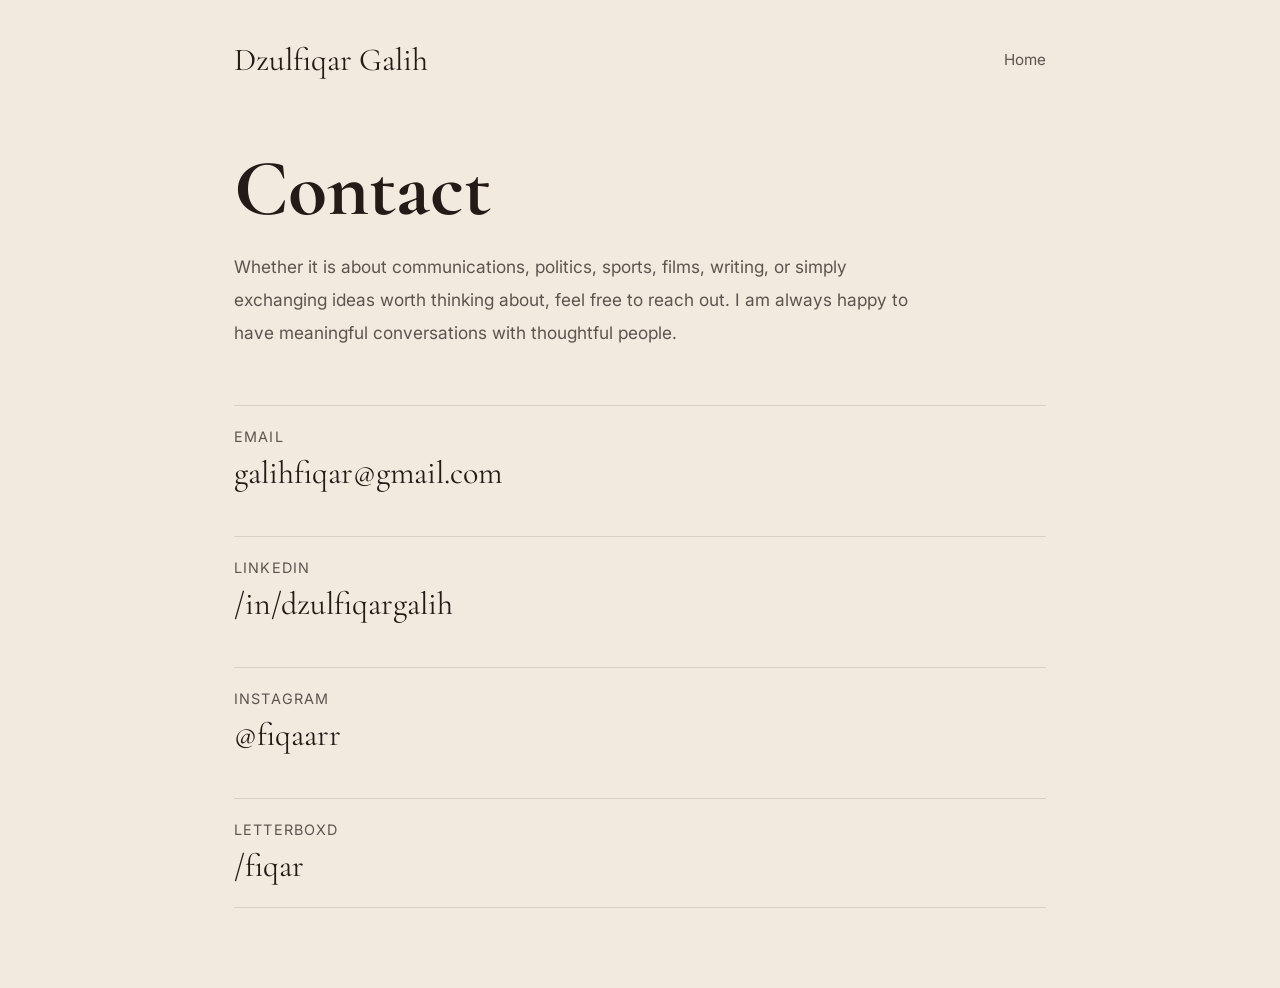
==== contact.html @ 06039a42 "Add contact page and project page" ====
<!doctype html>
<html lang="en">

<head>
  <meta charset="UTF-8" />
  <meta name="viewport" content="width=device-width, initial-scale=1.0" />

  <title>Contact — Dzulfiqar Galih</title>

  <link rel="preconnect" href="https://fonts.googleapis.com">
  <link rel="preconnect" href="https://fonts.gstatic.com" crossorigin>

  <link href="https://fonts.googleapis.com/css2?family=Cormorant+Garamond:wght@400;500;600&family=Inter:wght@400;500;600&display=swap" rel="stylesheet">

  <style>

    :root {
      --bg: #f3eadf;
      --text: #231b17;
      --muted: rgba(35, 27, 23, 0.72);
      --line: rgba(35, 27, 23, 0.12);
    }

    * {
      box-sizing: border-box;
    }

    body {
      margin: 0;
      background: var(--bg);
      color: var(--text);

      font-family: "Inter", sans-serif;
      -webkit-font-smoothing: antialiased;
      text-rendering: optimizeLegibility;
    }

    a {
      color: inherit;
      text-decoration: none;
    }

    .page {
      max-width: 860px;
      margin: 0 auto;
      padding: 40px 24px 80px;
    }

    .topbar {
      display: flex;
      justify-content: space-between;
      align-items: center;

      margin-bottom: 72px;
    }

    .brand {
      font-family: "Cormorant Garamond", serif;
      font-size: 2rem;
    }

    .back {
      font-size: 0.95rem;
      color: var(--muted);
    }

    .heading {
      font-family: "Cormorant Garamond", serif;
      font-size: clamp(3rem, 8vw, 5rem);
      line-height: 0.95;

      margin: 0 0 24px;
    }

    .intro {
      max-width: 680px;

      font-size: 1.08rem;
      line-height: 1.9;
      color: var(--muted);

      margin-bottom: 56px;
    }

    .contact-list {
      display: flex;
      flex-direction: column;
      gap: 22px;
    }

    .contact-item {
      padding: 22px 0;
      border-top: 1px solid var(--line);
    }

    .contact-item:last-child {
      border-bottom: 1px solid var(--line);
    }

    .label {
      font-size: 0.9rem;
      letter-spacing: 0.08em;
      text-transform: uppercase;
      color: var(--muted);

      margin-bottom: 8px;
    }

    .value {
      font-family: "Cormorant Garamond", serif;
      font-size: 2rem;
    }

    .value a:hover {
      opacity: 0.55;
    }

    @media (max-width: 700px) {

      .page {
        padding: 28px 18px 60px;
      }

      .topbar {
        margin-bottom: 48px;
      }

      .value {
        font-size: 1.6rem;
      }

    }

  </style>
</head>

<body>

  <main class="page">

    <div class="topbar">

      <div class="brand">
        Dzulfiqar Galih
      </div>

      <a class="back" href="index.html">
        Home
      </a>

    </div>

    <h1 class="heading">
      Contact
    </h1>

    <p class="intro">
      Whether it is about communications, politics, sports, films, writing, or simply exchanging ideas worth thinking about, feel free to reach out. I am always happy to have meaningful conversations with thoughtful people.
    </p>

    <div class="contact-list">

      <div class="contact-item">

        <div class="label">
          Email
        </div>

        <div class="value">
          <a href="mailto:galihfiqar@gmail.com">
            galihfiqar@gmail.com
          </a>
        </div>

      </div>

      <div class="contact-item">

        <div class="label">
          LinkedIn
        </div>

        <div class="value">
          <a href="https://www.linkedin.com/in/dzulfiqargalih/" target="_blank">
            /in/dzulfiqargalih
          </a>
        </div>

      </div>

      <div class="contact-item">

        <div class="label">
          Instagram
        </div>

        <div class="value">
          <a href="https://instagram.com/fiqaarr" target="_blank">
            @fiqaarr
          </a>
        </div>

      </div>

      <div class="contact-item">

        <div class="label">
          Letterboxd
        </div>

        <div class="value">
          <a href="https://letterboxd.com/fiqar" target="_blank">
            /fiqar
          </a>
        </div>

      </div>

    </div>

  </main>

</body>
</html>
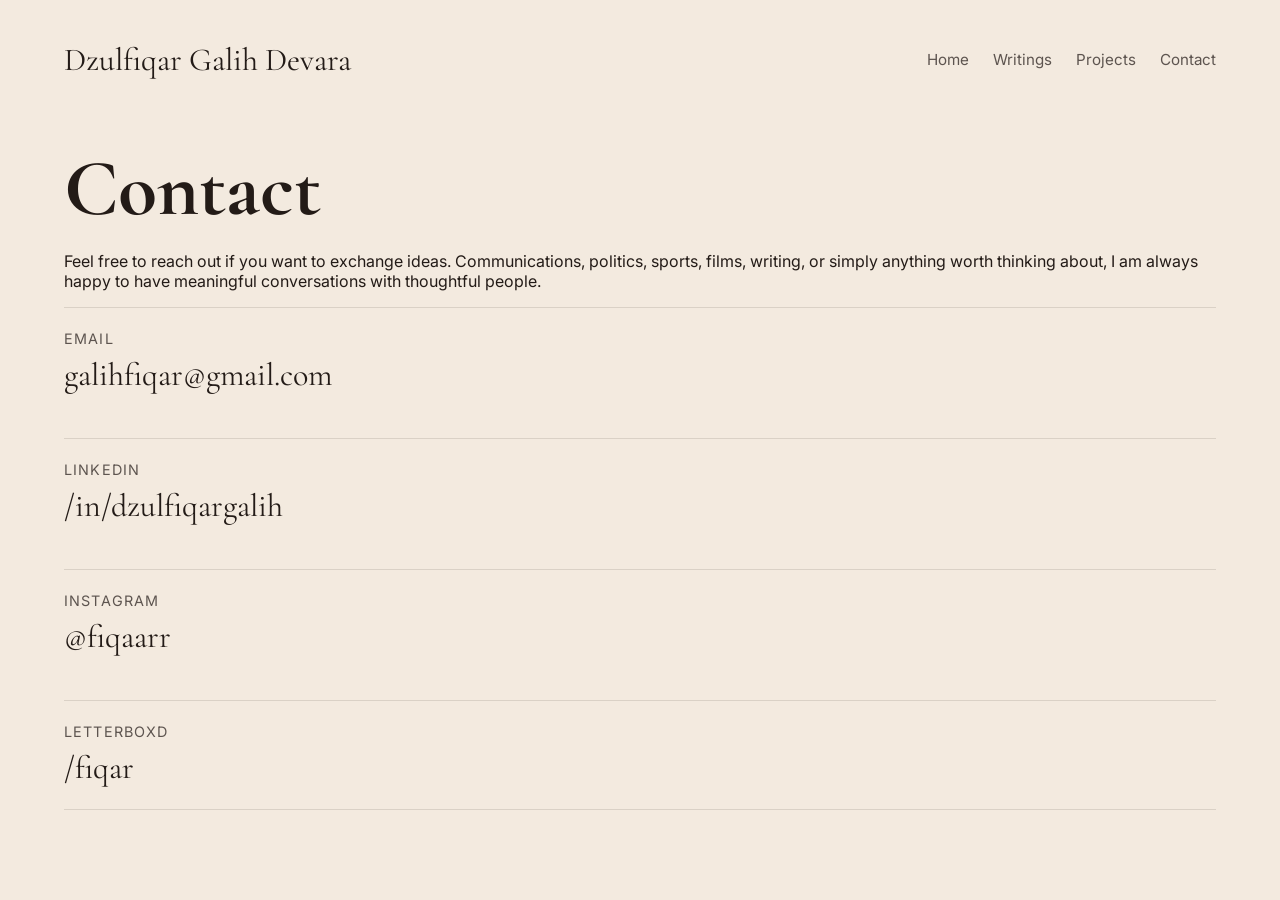
==== commit 0d18e9c6: "feat: did a lot bro" ====
--- a/contact.html
+++ b/contact.html
@@ -5,157 +5,28 @@
   <meta charset="UTF-8" />
   <meta name="viewport" content="width=device-width, initial-scale=1.0" />
 
-  <title>Contact — Dzulfiqar Galih</title>
+  <title>Contact — Dzulfiqar Galih Devara</title>
 
   <link rel="preconnect" href="https://fonts.googleapis.com">
   <link rel="preconnect" href="https://fonts.gstatic.com" crossorigin>
 
   <link href="https://fonts.googleapis.com/css2?family=Cormorant+Garamond:wght@400;500;600&family=Inter:wght@400;500;600&display=swap" rel="stylesheet">
-
-  <style>
-
-    :root {
-      --bg: #f3eadf;
-      --text: #231b17;
-      --muted: rgba(35, 27, 23, 0.72);
-      --line: rgba(35, 27, 23, 0.12);
-    }
-
-    * {
-      box-sizing: border-box;
-    }
-
-    body {
-      margin: 0;
-      background: var(--bg);
-      color: var(--text);
-
-      font-family: "Inter", sans-serif;
-      -webkit-font-smoothing: antialiased;
-      text-rendering: optimizeLegibility;
-    }
-
-    a {
-      color: inherit;
-      text-decoration: none;
-    }
-
-    .page {
-      max-width: 860px;
-      margin: 0 auto;
-      padding: 40px 24px 80px;
-    }
-
-    .topbar {
-      display: flex;
-      justify-content: space-between;
-      align-items: center;
-
-      margin-bottom: 72px;
-    }
-
-    .brand {
-      font-family: "Cormorant Garamond", serif;
-      font-size: 2rem;
-    }
-
-    .back {
-      font-size: 0.95rem;
-      color: var(--muted);
-    }
-
-    .heading {
-      font-family: "Cormorant Garamond", serif;
-      font-size: clamp(3rem, 8vw, 5rem);
-      line-height: 0.95;
-
-      margin: 0 0 24px;
-    }
-
-    .intro {
-      max-width: 680px;
-
-      font-size: 1.08rem;
-      line-height: 1.9;
-      color: var(--muted);
-
-      margin-bottom: 56px;
-    }
-
-    .contact-list {
-      display: flex;
-      flex-direction: column;
-      gap: 22px;
-    }
-
-    .contact-item {
-      padding: 22px 0;
-      border-top: 1px solid var(--line);
-    }
-
-    .contact-item:last-child {
-      border-bottom: 1px solid var(--line);
-    }
-
-    .label {
-      font-size: 0.9rem;
-      letter-spacing: 0.08em;
-      text-transform: uppercase;
-      color: var(--muted);
-
-      margin-bottom: 8px;
-    }
-
-    .value {
-      font-family: "Cormorant Garamond", serif;
-      font-size: 2rem;
-    }
-
-    .value a:hover {
-      opacity: 0.55;
-    }
-
-    @media (max-width: 700px) {
-
-      .page {
-        padding: 28px 18px 60px;
-      }
-
-      .topbar {
-        margin-bottom: 48px;
-      }
-
-      .value {
-        font-size: 1.6rem;
-      }
-
-    }
-
-  </style>
+  <link rel="stylesheet" href="styles.css">
+  <script src="header.js" defer></script>
 </head>
 
 <body>
 
   <main class="page">
 
-    <div class="topbar">
-
-      <div class="brand">
-        Dzulfiqar Galih
-      </div>
-
-      <a class="back" href="index.html">
-        Home
-      </a>
-
-    </div>
+    <site-header></site-header>
 
     <h1 class="heading">
       Contact
     </h1>
 
     <p class="intro">
-      Whether it is about communications, politics, sports, films, writing, or simply exchanging ideas worth thinking about, feel free to reach out. I am always happy to have meaningful conversations with thoughtful people.
+      Feel free to reach out if you want to exchange ideas. Communications, politics, sports, films, writing, or simply anything worth thinking about, I am always happy to have meaningful conversations with thoughtful people.
     </p>
 
     <div class="contact-list">
--- a/styles.css
+++ b/styles.css
@@ -0,0 +1,411 @@
+:root {
+  --bg: #f3eadf;
+  --text: #231b17;
+  --muted: rgba(35, 27, 23, 0.72);
+  --line: rgba(35, 27, 23, 0.12);
+}
+
+* {
+  box-sizing: border-box;
+}
+
+html,
+body {
+  margin: 0;
+  min-height: 100%;
+  background: var(--bg);
+  color: var(--text);
+}
+
+body {
+  font-family: "Inter", system-ui, sans-serif;
+  -webkit-font-smoothing: antialiased;
+  text-rendering: optimizeLegibility;
+}
+
+a {
+  color: inherit;
+  text-decoration: none;
+}
+
+.page {
+  max-width: 1200px;
+  margin: 0 auto;
+  padding: 40px 24px 80px;
+}
+
+.topbar {
+  display: flex;
+  justify-content: space-between;
+  align-items: center;
+  margin-bottom: 72px;
+  position: relative;
+}
+
+.brand {
+  font-family: "Cormorant Garamond", serif;
+  font-size: 2rem;
+}
+
+.nav {
+  display: flex;
+  gap: 24px;
+  font-size: 0.95rem;
+  color: var(--muted);
+}
+
+.nav a,
+.desktop-nav a {
+  transition: opacity 0.2s ease;
+}
+
+.nav a:hover,
+.desktop-nav a:hover {
+  opacity: 0.55;
+}
+
+.heading {
+  font-family: "Cormorant Garamond", serif;
+  font-size: clamp(3rem, 8vw, 5rem);
+  line-height: 0.95;
+  margin: 0 0 24px;
+}
+
+/* Index page */
+.menu-toggle {
+  display: none;
+  flex-direction: column;
+  gap: 5px;
+  cursor: pointer;
+}
+
+.menu-toggle span {
+  width: 22px;
+  height: 1.5px;
+  background: var(--text);
+  display: block;
+}
+
+.hero {
+  display: grid;
+  grid-template-columns: 1fr 1.2fr;
+  gap: clamp(40px, 8vw, 120px);
+  align-items: start;
+  min-height: calc(100vh - 110px);
+}
+
+.copy {
+  max-width: 460px;
+  padding-top: 0;
+}
+
+.lead {
+  font-size: 0.95rem;
+  line-height: 1.7;
+  color: var(--text);
+  margin: 0;
+}
+
+.lead+.lead {
+  margin-top: 24px;
+}
+
+.links {
+  margin-top: 38px;
+  display: flex;
+  gap: 14px;
+  align-items: center;
+  flex-wrap: wrap;
+  font-size: 0.95rem;
+  color: var(--text);
+}
+
+.links a {
+  transition: opacity 0.2s ease;
+}
+
+.links a:hover {
+  opacity: 0.55;
+}
+
+.photo-wrap {
+  width: 100%;
+  display: block;
+  padding-top: 0;
+}
+
+.photo {
+  width: 100%;
+  aspect-ratio: 3 / 4;
+  overflow: hidden;
+  border: none;
+  box-shadow: none;
+  background: transparent;
+}
+
+.photo img {
+  width: 100%;
+  height: 100%;
+  object-fit: cover;
+  object-position: center;
+  display: block;
+}
+
+@media (max-width: 1100px) {
+  .hero {
+    grid-template-columns: 1fr;
+  }
+
+  .copy {
+    max-width: 100%;
+  }
+
+  .photo-wrap {
+    padding-top: 24px;
+  }
+
+  .photo {
+    width: 100%;
+    aspect-ratio: 4 / 5;
+  }
+}
+
+@media (max-width: 700px) {
+  .page {
+    padding: 28px 18px 60px;
+  }
+
+  .topbar {
+    margin-bottom: 48px;
+  }
+
+  .nav {
+    display: none;
+  }
+
+  .menu-toggle {
+    display: flex;
+  }
+
+  .copy {
+    padding-top: 0;
+  }
+
+  .lead {
+    font-size: 1.01rem;
+    line-height: 1.8;
+  }
+}
+
+/* Contact page */
+.hamburger {
+  display: none;
+  flex-direction: column;
+  gap: 5px;
+  cursor: pointer;
+}
+
+.hamburger span,
+.menu-toggle span {
+  width: 24px;
+  height: 1px;
+  background: var(--text);
+  display: block;
+}
+
+.nav.mobile {
+  display: none;
+}
+
+.contact-list {
+  display: flex;
+  flex-direction: column;
+  gap: 22px;
+}
+
+.contact-item {
+  padding: 22px 0;
+  border-top: 1px solid var(--line);
+}
+
+.contact-item:last-child {
+  border-bottom: 1px solid var(--line);
+}
+
+.label {
+  font-size: 0.9rem;
+  letter-spacing: 0.08em;
+  text-transform: uppercase;
+  color: var(--muted);
+  margin-bottom: 8px;
+}
+
+.value {
+  font-family: "Cormorant Garamond", serif;
+  font-size: 2rem;
+}
+
+.value a:hover {
+  opacity: 0.55;
+}
+
+/* Writings page */
+.desktop-nav {
+  display: flex;
+  gap: 28px;
+  font-size: 0.95rem;
+  color: var(--muted);
+}
+
+.menu-button {
+  display: none;
+  background: none;
+  border: none;
+  font-size: 1.7rem;
+  color: var(--text);
+  cursor: pointer;
+  padding: 0;
+}
+
+.mobile-menu {
+  display: none;
+}
+
+.group-title {
+  font-family: "Cormorant Garamond", serif;
+  font-size: 2.2rem;
+  font-weight: 500;
+  margin: 0 0 22px;
+  padding-top: 6px;
+}
+
+.writing-group {
+  margin-bottom: 80px;
+}
+
+.writing {
+  padding: 32px 0;
+  border-top: 1px solid var(--line);
+}
+
+.writing:last-child {
+  border-bottom: 1px solid var(--line);
+}
+
+.writing h3 {
+  font-family: "Cormorant Garamond", serif;
+  font-size: 2rem;
+  font-weight: 500;
+  margin: 0 0 10px;
+}
+
+.meta {
+  font-size: 0.92rem;
+  color: var(--muted);
+  margin-bottom: 18px;
+}
+
+.writing p {
+  max-width: 680px;
+  font-size: 1rem;
+  line-height: 1.9;
+  color: var(--muted);
+  margin: 0 0 20px;
+}
+
+.read {
+  display: inline-block;
+  font-size: 0.95rem;
+}
+
+.read:hover {
+  opacity: 0.55;
+}
+
+/* Project page */
+.project-copy {
+  max-width: 100%;
+}
+
+.logo-strip {
+  margin-top: 72px;
+  overflow: hidden;
+  border-top: 1px solid var(--line);
+  border-bottom: 1px solid var(--line);
+  padding: 28px 0;
+}
+
+.logo-track {
+  display: flex;
+  align-items: center;
+  gap: 72px;
+  width: max-content;
+  animation: scrollLogos 28s linear infinite;
+}
+
+.logo-track img {
+  height: 34px;
+  width: auto;
+  opacity: 0.72;
+  filter: grayscale(100%);
+  transition: opacity 0.25s ease;
+}
+
+.logo-track img:hover {
+  opacity: 1;
+}
+
+@keyframes scrollLogos {
+  from {
+    transform: translateX(0);
+  }
+
+  to {
+    transform: translateX(-50%);
+  }
+}
+
+@media (max-width: 700px) {
+  .logo-track {
+    gap: 52px;
+  }
+
+  .logo-track img {
+    height: 28px;
+  }
+
+  .value {
+    font-size: 1.6rem;
+  }
+
+  .desktop-nav {
+    display: none;
+  }
+
+  .menu-button {
+    display: block;
+  }
+
+  .mobile-menu {
+    display: none;
+    position: absolute;
+    top: 58px;
+    right: 0;
+    width: 190px;
+    background: rgba(243, 234, 223, 0.98);
+    border: 1px solid var(--line);
+    padding: 14px 16px;
+    backdrop-filter: blur(12px);
+  }
+
+  .mobile-menu.active {
+    display: flex;
+    flex-direction: column;
+    gap: 16px;
+  }
+
+  .mobile-menu a {
+    font-size: 0.95rem;
+    color: var(--muted);
+  }
+}
